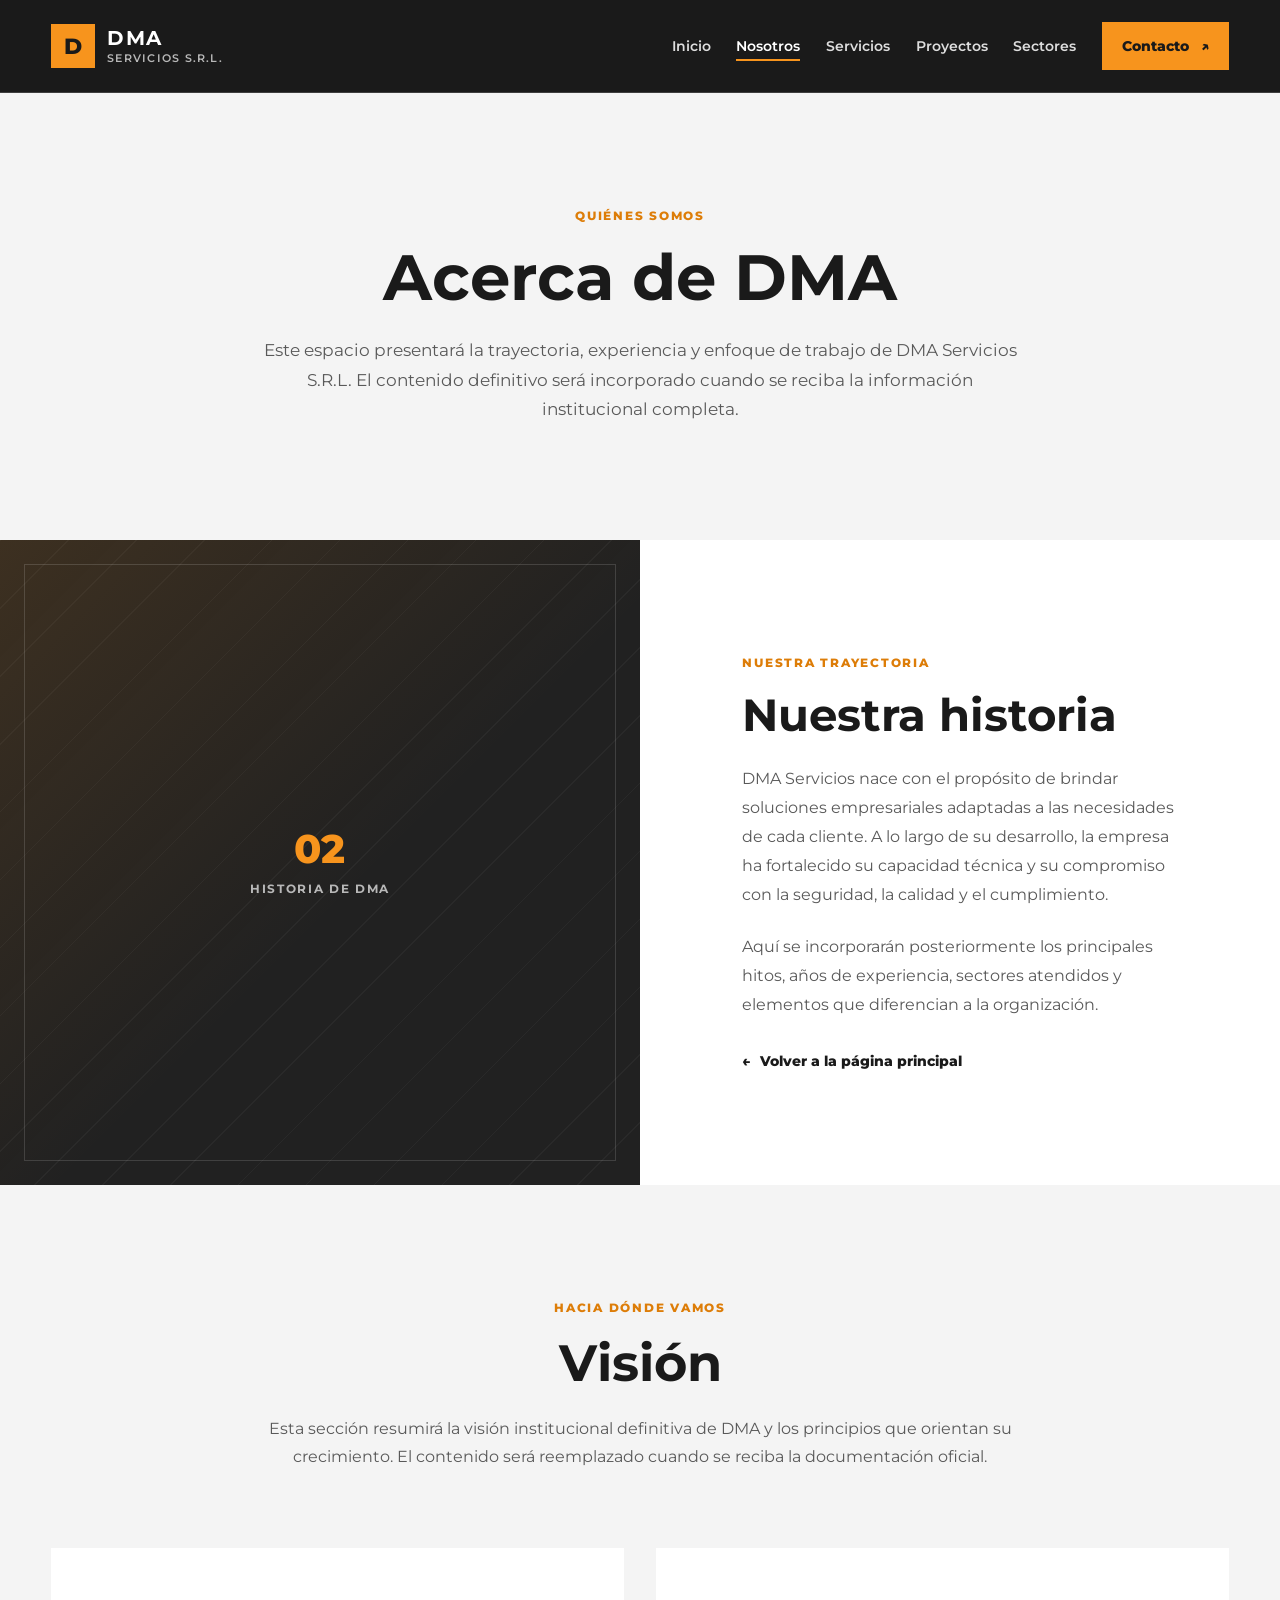
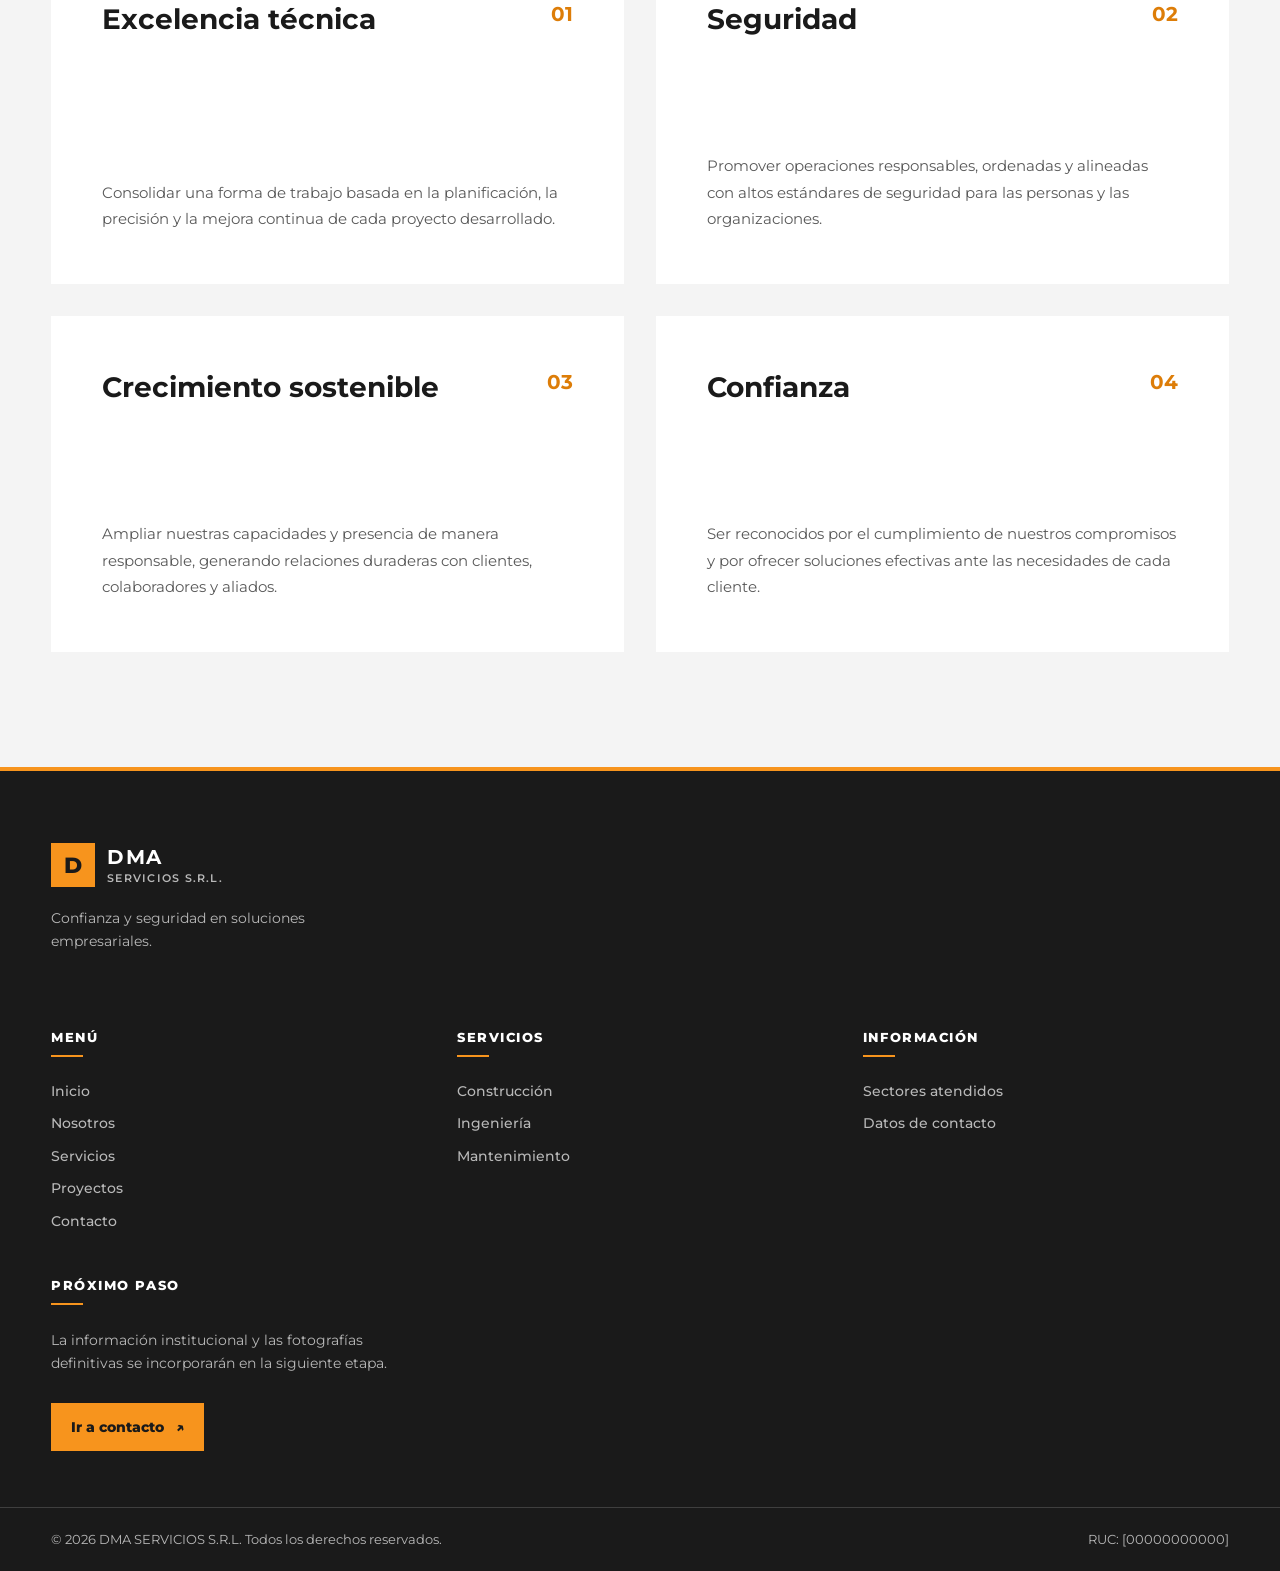
==== acerca-de.html @ 0eb6675b "feat: sección "Nosotros"" ====
<!DOCTYPE html>
<html lang="es">

<head>
    <meta charset="UTF-8">
    <meta name="viewport" content="width=device-width, initial-scale=1.0">
    <meta name="description" content="Conoce más sobre DMA Servicios S.R.L., su trayectoria y su forma de trabajo.">
    <title>Acerca de DMA | DMA Servicios S.R.L.</title>

    <link rel="preconnect" href="https://fonts.googleapis.com">
    <link rel="preconnect" href="https://fonts.gstatic.com" crossorigin>
    <link href="https://fonts.googleapis.com/css2?family=Montserrat:wght@400;500;600;700;800&display=swap" rel="stylesheet">

    <link rel="icon" type="image/svg+xml"
        href="data:image/svg+xml,%3Csvg xmlns='http://www.w3.org/2000/svg' viewBox='0 0 32 32'%3E%3Crect width='32' height='32' rx='6' fill='%231a1a1a'/%3E%3Cpath d='M7 8h8c6 0 10 3 10 8s-4 8-10 8H7V8Zm6 5v6h2c3 0 4-1 4-3s-1-3-4-3h-2Z' fill='%23f7941d'/%3E%3C/svg%3E">

    <link rel="stylesheet" href="css/variables.css">
    <link rel="stylesheet" href="css/styles.css">
    <link rel="stylesheet" href="css/responsive.css">
</head>

<body>
    <header class="site-header" data-header>
        <div class="site-header__inner">
            <a class="brand" href="index.html#inicio" aria-label="DMA Servicios, volver al inicio">
                <span class="brand__mark" aria-hidden="true">D</span>
                <span class="brand__text">
                    <strong>DMA</strong>
                    <small>Servicios S.R.L.</small>
                </span>
            </a>

            <button class="menu-toggle" type="button" aria-label="Abrir menú principal" aria-expanded="false"
                aria-controls="main-navigation" data-menu-toggle>
                <span></span>
                <span></span>
            </button>

            <nav class="main-nav" id="main-navigation" aria-label="Navegación principal" data-menu>
                <a class="main-nav__link" href="index.html#inicio">Inicio</a>
                <a class="main-nav__link is-active" href="acerca-de.html" aria-current="page">Nosotros</a>
                <a class="main-nav__link" href="index.html#servicios">Servicios</a>
                <a class="main-nav__link" href="index.html#proyectos">Proyectos</a>
                <a class="main-nav__link" href="index.html#sectores">Sectores</a>
                <a class="main-nav__contact" href="index.html#contacto">
                    Contacto
                    <span aria-hidden="true">↗</span>
                </a>
            </nav>
        </div>
    </header>

    <main>
        <section class="about-intro" aria-labelledby="titulo-acerca">
            <div class="about-intro__inner">
                <p class="section-eyebrow">Quiénes somos</p>
                <h1 class="about-intro__title" id="titulo-acerca">Acerca de DMA</h1>
                <p class="about-intro__text">
                    Este espacio presentará la trayectoria, experiencia y enfoque de trabajo de DMA Servicios S.R.L.
                    El contenido definitivo será incorporado cuando se reciba la información institucional completa.
                </p>
            </div>
        </section>

        <section class="about-detail" aria-labelledby="titulo-historia">
            <div class="about-detail__media" role="img" aria-label="Espacio reservado para una fotografía de la historia de DMA">
                <span class="image-placeholder__number" aria-hidden="true">02</span>
                <span class="image-placeholder__label">Historia de DMA</span>
            </div>

            <div class="about-detail__content">
                <p class="section-eyebrow">Nuestra trayectoria</p>
                <h2 class="about-detail__title" id="titulo-historia">Nuestra historia</h2>
                <p class="about-detail__text">
                    DMA Servicios nace con el propósito de brindar soluciones empresariales adaptadas a las necesidades
                    de cada cliente. A lo largo de su desarrollo, la empresa ha fortalecido su capacidad técnica y su
                    compromiso con la seguridad, la calidad y el cumplimiento.
                </p>
                <p class="about-detail__text">
                    Aquí se incorporarán posteriormente los principales hitos, años de experiencia, sectores atendidos
                    y elementos que diferencian a la organización.
                </p>
                <a class="about-detail__back" href="index.html#nosotros">
                    <span aria-hidden="true">←</span>
                    Volver a la página principal
                </a>
            </div>
        </section>

        <section class="vision" aria-labelledby="titulo-vision">
            <div class="vision__inner">
                <div class="vision__heading">
                    <p class="section-eyebrow">Hacia dónde vamos</p>
                    <h2 class="vision__title" id="titulo-vision">Visión</h2>
                    <p class="vision__intro">
                        Esta sección resumirá la visión institucional definitiva de DMA y los principios que orientan
                        su crecimiento. El contenido será reemplazado cuando se reciba la documentación oficial.
                    </p>
                </div>

                <ol class="vision__grid">
                    <li class="vision-card">
                        <div class="vision-card__header">
                            <h3 class="vision-card__title">Excelencia técnica</h3>
                            <span class="vision-card__number" aria-hidden="true">01</span>
                        </div>
                        <p class="vision-card__text">
                            Consolidar una forma de trabajo basada en la planificación, la precisión y la mejora
                            continua de cada proyecto desarrollado.
                        </p>
                    </li>

                    <li class="vision-card">
                        <div class="vision-card__header">
                            <h3 class="vision-card__title">Seguridad</h3>
                            <span class="vision-card__number" aria-hidden="true">02</span>
                        </div>
                        <p class="vision-card__text">
                            Promover operaciones responsables, ordenadas y alineadas con altos estándares de seguridad
                            para las personas y las organizaciones.
                        </p>
                    </li>

                    <li class="vision-card">
                        <div class="vision-card__header">
                            <h3 class="vision-card__title">Crecimiento sostenible</h3>
                            <span class="vision-card__number" aria-hidden="true">03</span>
                        </div>
                        <p class="vision-card__text">
                            Ampliar nuestras capacidades y presencia de manera responsable, generando relaciones
                            duraderas con clientes, colaboradores y aliados.
                        </p>
                    </li>

                    <li class="vision-card">
                        <div class="vision-card__header">
                            <h3 class="vision-card__title">Confianza</h3>
                            <span class="vision-card__number" aria-hidden="true">04</span>
                        </div>
                        <p class="vision-card__text">
                            Ser reconocidos por el cumplimiento de nuestros compromisos y por ofrecer soluciones
                            efectivas ante las necesidades de cada cliente.
                        </p>
                    </li>
                </ol>
            </div>
        </section>
    </main>

    <footer class="footer">
        <div class="footer__container">
            <div class="footer__brand">
                <a href="index.html#inicio" class="brand footer__logo" aria-label="DMA Servicios, volver al inicio">
                    <span class="brand__mark" aria-hidden="true">D</span>
                    <span class="brand__text">
                        <strong>DMA</strong>
                        <small>Servicios S.R.L.</small>
                    </span>
                </a>
                <p class="footer__tagline">Confianza y seguridad en soluciones empresariales.</p>
            </div>

            <nav class="footer__nav" aria-label="Menú del pie de página">
                <h3 class="footer__title">Menú</h3>
                <ul class="footer__list">
                    <li><a href="index.html#inicio" class="footer__link">Inicio</a></li>
                    <li><a href="acerca-de.html" class="footer__link">Nosotros</a></li>
                    <li><a href="index.html#servicios" class="footer__link">Servicios</a></li>
                    <li><a href="index.html#proyectos" class="footer__link">Proyectos</a></li>
                    <li><a href="index.html#contacto" class="footer__link">Contacto</a></li>
                </ul>
            </nav>

            <div class="footer__services">
                <h3 class="footer__title">Servicios</h3>
                <ul class="footer__list">
                    <li><a href="index.html#servicios" class="footer__link">Construcción</a></li>
                    <li><a href="index.html#servicios" class="footer__link">Ingeniería</a></li>
                    <li><a href="index.html#servicios" class="footer__link">Mantenimiento</a></li>
                </ul>
            </div>

            <div class="footer__social">
                <h3 class="footer__title">Información</h3>
                <ul class="footer__list">
                    <li><a href="index.html#sectores" class="footer__link">Sectores atendidos</a></li>
                    <li><a href="index.html#contacto" class="footer__link">Datos de contacto</a></li>
                </ul>
            </div>

            <div class="footer__form-wrapper">
                <h3 class="footer__title">Próximo paso</h3>
                <p class="footer__tagline">
                    La información institucional y las fotografías definitivas se incorporarán en la siguiente etapa.
                </p>
                <a class="main-nav__contact" href="index.html#contacto">Ir a contacto <span aria-hidden="true">↗</span></a>
            </div>
        </div>

        <div class="footer__bottom">
            <p class="footer__copy">© 2026 DMA SERVICIOS S.R.L. Todos los derechos reservados.</p>
            <p class="footer__ruc">RUC: [00000000000]</p>
        </div>
    </footer>

    <script src="js/main.js"></script>
</body>

</html>
---- css/variables.css ----
:root {
    --color-negro: #1a1a1a;
    --color-carbon: #212121;
    --color-blanco: #ffffff;
    --color-naranja: #f7941d;
    --color-naranja-hover: #dd7d08;
    --color-gris: #b8b8b8;
    --color-borde: rgba(255, 255, 255, 0.16);

    --tipografia: "Montserrat", Arial, sans-serif;
    --margen-pagina: clamp(1.25rem, 4vw, 4.5rem);
    --altura-header: 5.75rem;
}
---- css/styles.css ----
*,
*::before,
*::after {
    box-sizing: border-box;
}

html {
    scroll-behavior: smooth;
}

body {
    margin: 0;
    min-width: 320px;
    font-family: var(--tipografia);
    color: var(--color-negro);
}

button,
a {
    font: inherit;
}

a {
    color: inherit;
    text-decoration: none;
}

/* Header */

.site-header {
    position: relative;
    z-index: 20;
    min-height: var(--altura-header);
    color: var(--color-blanco);
    background-color: var(--color-negro);
    border-bottom: 1px solid var(--color-borde);
}

.site-header__inner {
    width: min(100%, 1536px);
    min-height: var(--altura-header);
    margin: 0 auto;
    padding-inline: var(--margen-pagina);

    display: flex;
    align-items: center;
    justify-content: space-between;
    gap: 2.5rem;
}

/* Marca provisional */

.brand {
    display: inline-flex;
    align-items: center;
    flex-shrink: 0;
    gap: 0.75rem;
}

.brand__mark {
    width: 2.75rem;
    aspect-ratio: 1;

    display: grid;
    place-items: center;

    color: var(--color-negro);
    background-color: var(--color-naranja);

    font-size: 1.35rem;
    font-weight: 800;
}

.brand__text {
    display: grid;
    line-height: 1;
}

.brand__text strong {
    font-size: 1.25rem;
    letter-spacing: 0.08em;
}

.brand__text small {
    margin-top: 0.35rem;

    color: var(--color-gris);

    font-size: 0.7rem;
    font-weight: 600;
    letter-spacing: 0.11em;
    text-transform: uppercase;
}

/* Navegación */

.main-nav {
    display: flex;
    align-items: center;
    justify-content: flex-end;
    gap: clamp(1rem, 2vw, 2.25rem);
}

.main-nav__link {
    position: relative;
    padding-block: 0.75rem;

    color: #dedede;

    font-size: 0.875rem;
    font-weight: 600;

    transition: color 180ms ease;
}

.main-nav__link::after {
    content: "";

    position: absolute;
    right: 0;
    bottom: 0.35rem;
    left: 0;

    height: 2px;

    background-color: var(--color-naranja);

    transform: scaleX(0);
    transform-origin: right;

    transition: transform 180ms ease;
}

.main-nav__link:hover,
.main-nav__link:focus-visible,
.main-nav__link.is-active {
    color: var(--color-blanco);
}

.main-nav__link:hover::after,
.main-nav__link:focus-visible::after,
.main-nav__link.is-active::after {
    transform: scaleX(1);
    transform-origin: left;
}

/* Botón de contacto */

.main-nav__contact {
    min-height: 3rem;
    padding-inline: 1.25rem;

    display: inline-flex;
    align-items: center;
    justify-content: center;
    gap: 0.75rem;

    color: var(--color-negro);
    background-color: var(--color-naranja);

    font-size: 0.875rem;
    font-weight: 800;

    transition:
        background-color 180ms ease,
        transform 180ms ease;
}

.main-nav__contact:hover,
.main-nav__contact:focus-visible {
    background-color: var(--color-naranja-hover);
    transform: translateY(-2px);
}

/* Botón del menú móvil */

.menu-toggle {
    width: 3rem;
    height: 3rem;
    padding: 0;

    display: none;

    color: var(--color-blanco);
    background: transparent;
    border: 1px solid var(--color-borde);

    cursor: pointer;
}

.menu-toggle span {
    width: 1.25rem;
    height: 2px;
    margin: 0.25rem auto;

    display: block;

    background-color: currentColor;

    transition: transform 180ms ease;
}

.menu-toggle[aria-expanded="true"] span:first-child {
    transform: translateY(3px) rotate(45deg);
}

.menu-toggle[aria-expanded="true"] span:last-child {
    transform: translateY(-3px) rotate(-45deg);
}

/* Hero */

.hero {
    position: relative;
    overflow: hidden;

    color: var(--color-blanco);
    background-color: var(--color-negro);
    background-image:
        linear-gradient(90deg, rgba(26, 26, 26, 0.96) 35%, rgba(26, 26, 26, 0.75)),
        repeating-linear-gradient(0deg, var(--color-borde) 0 1px, transparent 1px 4rem),
        repeating-linear-gradient(90deg, var(--color-borde) 0 1px, transparent 1px 4rem);
}

.hero__inner {
    width: min(100%, 1536px);
    min-height: min(calc(100vh - var(--altura-header)), 48rem);
    margin: 0 auto;
    padding: 4rem var(--margen-pagina);

    display: grid;
    grid-template-columns: minmax(0, 1.05fr) minmax(0, 1fr);
    align-items: center;
    gap: clamp(2rem, 5vw, 5rem);
}

/* Texto */

.hero__eyebrow {
    margin: 0 0 1.25rem;

    display: inline-flex;
    align-items: center;
    gap: 0.75rem;

    color: var(--color-naranja);

    font-size: 0.8rem;
    font-weight: 700;
    letter-spacing: 0.14em;
    text-transform: uppercase;
}

.hero__eyebrow::before {
    content: "";

    width: 2rem;
    height: 2px;

    background-color: currentColor;
}

.hero__title {
    margin: 0;
    max-width: 18ch;

    font-size: clamp(2.25rem, 4.5vw, 4rem);
    font-weight: 800;
    line-height: 1.1;
}

.hero__text {
    margin: 1.5rem 0 0;
    max-width: 34rem;

    color: var(--color-gris);

    font-size: 1.05rem;
    line-height: 1.7;
}

/* Botones */

.hero__actions {
    margin-top: 2.25rem;

    display: flex;
    flex-wrap: wrap;
    gap: 1rem;
}

.hero__button {
    min-height: 3.25rem;
    min-width: 10rem;
    padding-inline: 1.75rem;

    display: inline-flex;
    align-items: center;
    justify-content: center;

    border: 1px solid transparent;

    font-size: 0.9rem;
    font-weight: 700;

    transition:
        background-color 180ms ease,
        border-color 180ms ease,
        color 180ms ease,
        transform 180ms ease;
}

.hero__button--primary {
    color: var(--color-negro);
    background-color: var(--color-naranja);
}

.hero__button--primary:hover,
.hero__button--primary:focus-visible {
    background-color: var(--color-naranja-hover);
    transform: translateY(-2px);
}

.hero__button--secondary {
    color: var(--color-blanco);
    border-color: rgba(255, 255, 255, 0.6);
}

.hero__button--secondary:hover,
.hero__button--secondary:focus-visible {
    color: var(--color-negro);
    background-color: var(--color-blanco);
    border-color: var(--color-blanco);
    transform: translateY(-2px);
}

/* Imagen */

.hero__media {
    position: relative;
    align-self: stretch;
    min-height: 28rem;
}

.hero__image {
    position: absolute;
    inset: 0;

    display: grid;
    place-items: center;

    /* Reemplazar por: background: url("../img/hero.jpg") center / cover no-repeat; */
    background:
        linear-gradient(135deg, rgba(247, 148, 29, 0.18), transparent 60%),
        var(--color-carbon);
    border: 1px solid var(--color-borde);
}

.hero__image-label {
    color: var(--color-gris);

    font-size: 0.8rem;
    font-weight: 600;
    letter-spacing: 0.12em;
    text-transform: uppercase;
}

/* Sello */

.hero__badge {
    position: absolute;
    top: 50%;
    left: 0;

    width: 9.5rem;
    aspect-ratio: 1;
    padding: 1rem;

    display: grid;
    place-content: center;
    justify-items: center;
    gap: 0.5rem;

    color: var(--color-negro);
    background-color: var(--color-blanco);
    border: 6px solid var(--color-negro);
    border-radius: 50%;

    text-align: center;

    transform: translate(-50%, -50%);
}

.hero__badge-mark {
    width: 2.5rem;
    aspect-ratio: 1;

    display: grid;
    place-items: center;

    background-color: var(--color-naranja);

    font-size: 1.2rem;
    font-weight: 800;
}

.hero__badge-text {
    font-size: 0.7rem;
    font-weight: 800;
    line-height: 1.3;
    letter-spacing: 0.08em;
    text-transform: uppercase;
}

/* Acerca de: resumen en la página principal */

.about-preview {
    position: relative;
    overflow: hidden;
    background-color: var(--color-blanco);
}

.about-preview::before {
    content: "";
    position: absolute;
    top: 0;
    right: 0;
    width: 50%;
    height: 0.25rem;
    background-color: var(--color-naranja);
}

.about-preview__inner {
    width: min(100%, 1536px);
    min-height: 42rem;
    margin: 0 auto;
    padding-left: var(--margen-pagina);

    display: grid;
    grid-template-columns: minmax(0, 1fr) minmax(0, 1fr);
    align-items: stretch;
}

.about-preview__content {
    max-width: 39rem;
    padding: clamp(5rem, 9vw, 8.5rem) clamp(2.5rem, 6vw, 6rem) clamp(5rem, 9vw, 8.5rem) 0;

    display: flex;
    flex-direction: column;
    justify-content: center;
    align-items: flex-start;
}

.section-eyebrow {
    margin: 0 0 1.25rem;
    color: var(--color-naranja-hover);
    font-size: 0.78rem;
    font-weight: 800;
    letter-spacing: 0.14em;
    text-transform: uppercase;
}

.about-preview__title {
    margin: 0;
    max-width: 16ch;
    font-size: clamp(2rem, 3.5vw, 3.25rem);
    font-weight: 700;
    line-height: 1.12;
}

.about-preview__text {
    margin: 1.5rem 0 0;
    max-width: 36rem;
    color: #595959;
    font-size: 1rem;
    line-height: 1.75;
}

.about-preview__button {
    min-height: 3.25rem;
    margin-top: 2rem;
    padding-inline: 1.5rem;

    display: inline-flex;
    align-items: center;
    justify-content: center;
    gap: 0.75rem;

    color: var(--color-blanco);
    background-color: var(--color-negro);
    border: 1px solid var(--color-negro);

    font-size: 0.9rem;
    font-weight: 700;

    transition:
        color 180ms ease,
        background-color 180ms ease,
        transform 180ms ease;
}

.about-preview__button:hover,
.about-preview__button:focus-visible {
    color: var(--color-negro);
    background-color: var(--color-naranja);
    transform: translateY(-2px);
}

.about-preview__media,
.about-detail__media {
    position: relative;
    overflow: hidden;
    min-height: 34rem;

    display: grid;
    place-content: center;
    gap: 0.75rem;

    color: var(--color-gris);
    background:
        linear-gradient(135deg, rgba(247, 148, 29, 0.13), transparent 55%),
        repeating-linear-gradient(135deg, rgba(255, 255, 255, 0.035) 0 1px, transparent 1px 3rem),
        var(--color-carbon);
    border-left: 1px solid var(--color-borde);

    text-align: center;
}

.about-preview__media::after,
.about-detail__media::after {
    content: "";
    position: absolute;
    inset: 1.5rem;
    border: 1px solid rgba(255, 255, 255, 0.14);
    pointer-events: none;
}

.image-placeholder__number {
    color: var(--color-naranja);
    font-size: 2.5rem;
    font-weight: 800;
    line-height: 1;
}

.image-placeholder__label {
    font-size: 0.75rem;
    font-weight: 700;
    letter-spacing: 0.14em;
    text-transform: uppercase;
}

/* Página Acerca de */

.about-intro {
    padding: clamp(5rem, 9vw, 8rem) var(--margen-pagina);
    background-color: #f4f4f4;
    text-align: center;
}

.about-intro__inner {
    width: min(100%, 58rem);
    margin: 0 auto;
}

.about-intro__title {
    margin: 0;
    font-size: clamp(2.4rem, 5vw, 4.5rem);
    line-height: 1.08;
}

.about-intro__text {
    margin: 1.5rem auto 0;
    max-width: 48rem;
    color: #595959;
    font-size: 1.05rem;
    line-height: 1.75;
}

.about-detail {
    display: grid;
    grid-template-columns: repeat(2, minmax(0, 1fr));
    background-color: var(--color-blanco);
}

.about-detail__media {
    min-height: 40rem;
    border-left: 0;
}

.about-detail__content {
    padding: clamp(4rem, 9vw, 8rem) clamp(2rem, 8vw, 8rem);

    display: flex;
    flex-direction: column;
    justify-content: center;
    align-items: flex-start;
}

.about-detail__title {
    margin: 0;
    font-size: clamp(2rem, 3.5vw, 3.25rem);
    line-height: 1.15;
}

.about-detail__text {
    margin: 1.5rem 0 0;
    max-width: 38rem;
    color: #595959;
    font-size: 1rem;
    line-height: 1.8;
}

.about-detail__back {
    margin-top: 2rem;
    display: inline-flex;
    align-items: center;
    gap: 0.6rem;
    color: var(--color-negro);
    font-size: 0.875rem;
    font-weight: 800;
}

.about-detail__back:hover,
.about-detail__back:focus-visible {
    color: var(--color-naranja-hover);
}

/* Visión */

.vision {
    padding: clamp(5rem, 9vw, 8rem) var(--margen-pagina);
    background-color: #f4f4f4;
}

.vision__inner {
    width: min(100%, 1536px);
    margin: 0 auto;
}

.vision__heading {
    max-width: 48rem;
    margin: 0 auto clamp(3rem, 6vw, 5rem);
    text-align: center;
}

.vision__heading .section-eyebrow {
    justify-content: center;
}

.vision__title {
    margin: 0;
    font-size: clamp(2.25rem, 4vw, 3.75rem);
    line-height: 1.1;
}

.vision__intro {
    margin: 1.5rem auto 0;
    color: #595959;
    font-size: 1rem;
    line-height: 1.75;
}

.vision__grid {
    margin: 0;
    padding: 0;

    display: grid;
    grid-template-columns: repeat(2, minmax(0, 1fr));
    gap: 2rem;

    list-style: none;
    counter-reset: vision-card;
}

.vision-card {
    min-height: 21rem;
    padding: clamp(2rem, 4vw, 3.25rem);

    display: flex;
    flex-direction: column;
    justify-content: space-between;
    gap: 4rem;

    background-color: var(--color-blanco);
    border-top: 3px solid transparent;

    transition:
        border-color 180ms ease,
        transform 180ms ease,
        box-shadow 180ms ease;
}

.vision-card:hover {
    border-color: var(--color-naranja);
    box-shadow: 0 1rem 2.5rem rgba(26, 26, 26, 0.08);
    transform: translateY(-4px);
}

.vision-card__header {
    display: flex;
    align-items: flex-start;
    justify-content: space-between;
    gap: 2rem;
}

.vision-card__title {
    margin: 0;
    font-size: clamp(1.25rem, 2.2vw, 1.75rem);
    line-height: 1.25;
}

.vision-card__number {
    flex: 0 0 auto;
    color: var(--color-naranja-hover);
    font-size: 1.25rem;
    font-weight: 700;
}

.vision-card__text {
    margin: 0;
    max-width: 38rem;
    color: #595959;
    font-size: 0.95rem;
    line-height: 1.75;
}

/* Footer */

.footer {
    color: var(--color-blanco);
    background-color: var(--color-negro);
    border-top: 4px solid var(--color-naranja);
}

.footer__container {
    width: min(100%, 1536px);
    margin: 0 auto;
    padding: 4.5rem var(--margen-pagina) 3.5rem;

    display: grid;
    grid-template-columns: 1.4fr repeat(3, 1fr) 1.9fr;
    gap: 3rem 2.5rem;
}

/* Títulos de columna */

.footer__title {
    position: relative;
    margin: 0 0 1.5rem;
    padding-bottom: 0.75rem;

    color: var(--color-blanco);

    font-size: 0.8rem;
    font-weight: 800;
    letter-spacing: 0.12em;
    text-transform: uppercase;
}

.footer__title::after {
    content: "";

    position: absolute;
    bottom: 0;
    left: 0;

    width: 2rem;
    height: 2px;

    background-color: var(--color-naranja);
}

/* Marca */

.footer__tagline {
    margin: 1.25rem 0 1.75rem;
    max-width: 22rem;

    color: var(--color-gris);

    font-size: 0.9rem;
    line-height: 1.6;
}

/* Datos de contacto */

.footer__contact {
    font-style: normal;
}

.footer__contact-item {
    margin: 0 0 0.85rem;

    color: var(--color-gris);

    font-size: 0.85rem;
    line-height: 1.5;
}

.footer__contact-label {
    margin-bottom: 0.15rem;

    display: block;

    color: var(--color-naranja);

    font-size: 0.7rem;
    font-weight: 700;
    letter-spacing: 0.1em;
    text-transform: uppercase;
}

.footer__contact-item a {
    transition: color 180ms ease;
}

.footer__contact-item a:hover,
.footer__contact-item a:focus-visible {
    color: var(--color-blanco);
}

/* Listas de enlaces */

.footer__list {
    margin: 0;
    padding: 0;

    display: grid;
    gap: 0.85rem;

    list-style: none;
}

.footer__link {
    display: inline-flex;
    align-items: center;
    gap: 0.5rem;

    color: var(--color-gris);

    font-size: 0.875rem;
    font-weight: 500;

    transition:
        color 180ms ease,
        transform 180ms ease;
}

.footer__link:hover,
.footer__link:focus-visible {
    color: var(--color-naranja);
    transform: translateX(4px);
}

/* Redes sociales */

.footer__social-link::before {
    content: "";

    width: 0.4rem;
    aspect-ratio: 1;

    background-color: var(--color-naranja);
}

/* Formulario */

.footer__form {
    display: grid;
    gap: 1rem;
}

.footer__form-row {
    display: grid;
    grid-template-columns: repeat(2, minmax(0, 1fr));
    gap: 1rem;
}

.footer__field {
    display: grid;
    gap: 0.4rem;
}

.footer__label {
    color: #dedede;

    font-size: 0.75rem;
    font-weight: 600;
}

.footer__input,
.footer__textarea {
    width: 100%;
    padding: 0.75rem 0.9rem;

    color: var(--color-blanco);
    background-color: var(--color-carbon);
    border: 1px solid var(--color-borde);
    border-radius: 0;

    font: inherit;
    font-size: 0.875rem;

    transition:
        border-color 180ms ease,
        background-color 180ms ease;
}

.footer__textarea {
    min-height: 6.5rem;

    resize: vertical;
}

.footer__input:hover,
.footer__textarea:hover {
    border-color: rgba(255, 255, 255, 0.32);
}

.footer__input:focus,
.footer__textarea:focus {
    outline: none;
    border-color: var(--color-naranja);
    background-color: #262626;
}

.footer__button {
    min-height: 3rem;
    padding-inline: 2rem;

    justify-self: start;

    color: var(--color-negro);
    background-color: var(--color-naranja);
    border: 0;

    font-size: 0.875rem;
    font-weight: 800;
    letter-spacing: 0.04em;

    cursor: pointer;

    transition:
        background-color 180ms ease,
        transform 180ms ease;
}

.footer__button:hover,
.footer__button:focus-visible {
    background-color: var(--color-naranja-hover);
    transform: translateY(-2px);
}

/* Barra inferior */

.footer__bottom {
    width: min(100%, 1536px);
    margin: 0 auto;
    padding: 1.5rem var(--margen-pagina);

    display: flex;
    flex-wrap: wrap;
    align-items: center;
    justify-content: space-between;
    gap: 0.75rem 2rem;

    border-top: 1px solid var(--color-borde);
}

.footer__copy,
.footer__ruc {
    margin: 0;

    color: var(--color-gris);

    font-size: 0.8rem;
}

.footer__legal {
    margin: 0;
    padding: 0;

    display: flex;
    flex-wrap: wrap;
    gap: 1.5rem;

    list-style: none;
}

.footer__legal .footer__link {
    font-size: 0.8rem;
}

/* Accesibilidad */

:focus-visible {
    outline: 3px solid var(--color-naranja);
    outline-offset: 3px;
}
---- css/responsive.css ----
/* Footer: laptop */

@media (max-width: 1280px) {
    .footer__container {
        grid-template-columns: repeat(3, minmax(0, 1fr));
    }

    .footer__brand,
    .footer__form-wrapper {
        grid-column: 1 / -1;
    }

    .footer__form-wrapper {
        max-width: 48rem;
    }
}

/* Header: tablet y celular */

@media (max-width: 1024px) {
    .menu-toggle {
        display: block;
    }

    .main-nav {
        position: absolute;
        top: 100%;
        right: 0;
        left: 0;

        padding: 1.5rem var(--margen-pagina) 2rem;

        display: grid;
        justify-content: stretch;
        gap: 0;

        background-color: var(--color-carbon);
        border-top: 1px solid var(--color-borde);
        box-shadow: 0 1.25rem 2.5rem rgba(0, 0, 0, 0.24);

        visibility: hidden;
        opacity: 0;
        pointer-events: none;

        transform: translateY(-0.75rem);

        transition:
            opacity 180ms ease,
            transform 180ms ease,
            visibility 180ms ease;
    }

    .main-nav.is-open {
        visibility: visible;
        opacity: 1;
        pointer-events: auto;
        transform: translateY(0);
    }

    .main-nav__link {
        padding-block: 1rem;
        border-bottom: 1px solid var(--color-borde);
        font-size: 1rem;
    }

    .main-nav__link::after {
        display: none;
    }

    .main-nav__contact {
        margin-top: 1.25rem;
    }
}

/* Hero: tablet y celular */

@media (max-width: 1024px) {
    .hero__inner {
        min-height: auto;
        padding-block: 3.5rem 4rem;

        grid-template-columns: 1fr;
        gap: 3rem;
    }

    .hero__media {
        min-height: 22rem;
    }

    .hero__badge {
        top: auto;
        bottom: 0;
        left: 1.5rem;

        width: 8rem;

        transform: translateY(40%);
    }
}

@media (max-width: 640px) {
    .hero__text {
        font-size: 0.95rem;
    }

    .hero__actions {
        display: grid;
    }

    .hero__button {
        width: 100%;
    }

    .hero__media {
        min-height: 16rem;
    }

    .hero__badge {
        width: 7rem;
        border-width: 4px;
    }

    .hero__badge-mark {
        width: 2rem;
        font-size: 1rem;
    }

    .hero__badge-text {
        font-size: 0.6rem;
    }
}

/* Acerca de */

@media (max-width: 1024px) {
    .about-preview__inner {
        min-height: auto;
        padding-left: 0;
        grid-template-columns: 1fr;
    }

    .about-preview::before {
        width: 100%;
    }

    .about-preview__content {
        max-width: none;
        padding: 5rem var(--margen-pagina);
    }

    .about-preview__media {
        min-height: 26rem;
        border-top: 1px solid var(--color-borde);
        border-left: 0;
    }

    .about-detail {
        grid-template-columns: 1fr;
    }

    .about-detail__media {
        min-height: 28rem;
    }

    .about-detail__content {
        padding: 5rem var(--margen-pagina);
    }

    .vision-card {
        min-height: 18rem;
        gap: 3rem;
    }
}

@media (max-width: 640px) {
    .about-preview__content,
    .about-detail__content {
        padding-block: 4rem;
    }

    .about-preview__media,
    .about-detail__media {
        min-height: 20rem;
    }

    .about-preview__button {
        width: 100%;
    }

    .about-intro {
        padding-block: 4rem;
    }

    .vision {
        padding-block: 4rem;
    }

    .vision__grid {
        grid-template-columns: 1fr;
        gap: 1rem;
    }

    .vision-card {
        min-height: auto;
        gap: 3.5rem;
    }
}

/* Footer: tablet */

@media (max-width: 900px) {
    .footer__container {
        grid-template-columns: repeat(2, minmax(0, 1fr));
    }

    .footer__brand,
    .footer__form-wrapper {
        grid-column: 1 / -1;
    }
}

/* Footer: celular */

@media (max-width: 640px) {
    .footer__container {
        padding-block: 3.5rem 2.5rem;
        grid-template-columns: 1fr;
        gap: 2.5rem;
    }

    .footer__brand,
    .footer__form-wrapper {
        grid-column: auto;
    }

    .footer__form-row {
        grid-template-columns: 1fr;
    }

    .footer__button {
        width: 100%;
    }

    .footer__bottom {
        flex-direction: column;
        align-items: flex-start;
    }
}

@media (max-width: 480px) {
    :root {
        --altura-header: 5rem;
    }

    .brand__mark {
        width: 2.5rem;
    }

    .brand__text strong {
        font-size: 1.05rem;
    }

    .brand__text small {
        font-size: 0.625rem;
    }
}

@media (prefers-reduced-motion: reduce) {
    html {
        scroll-behavior: auto;
    }

    *,
    *::before,
    *::after {
        transition-duration: 0.01ms !important;
    }
}
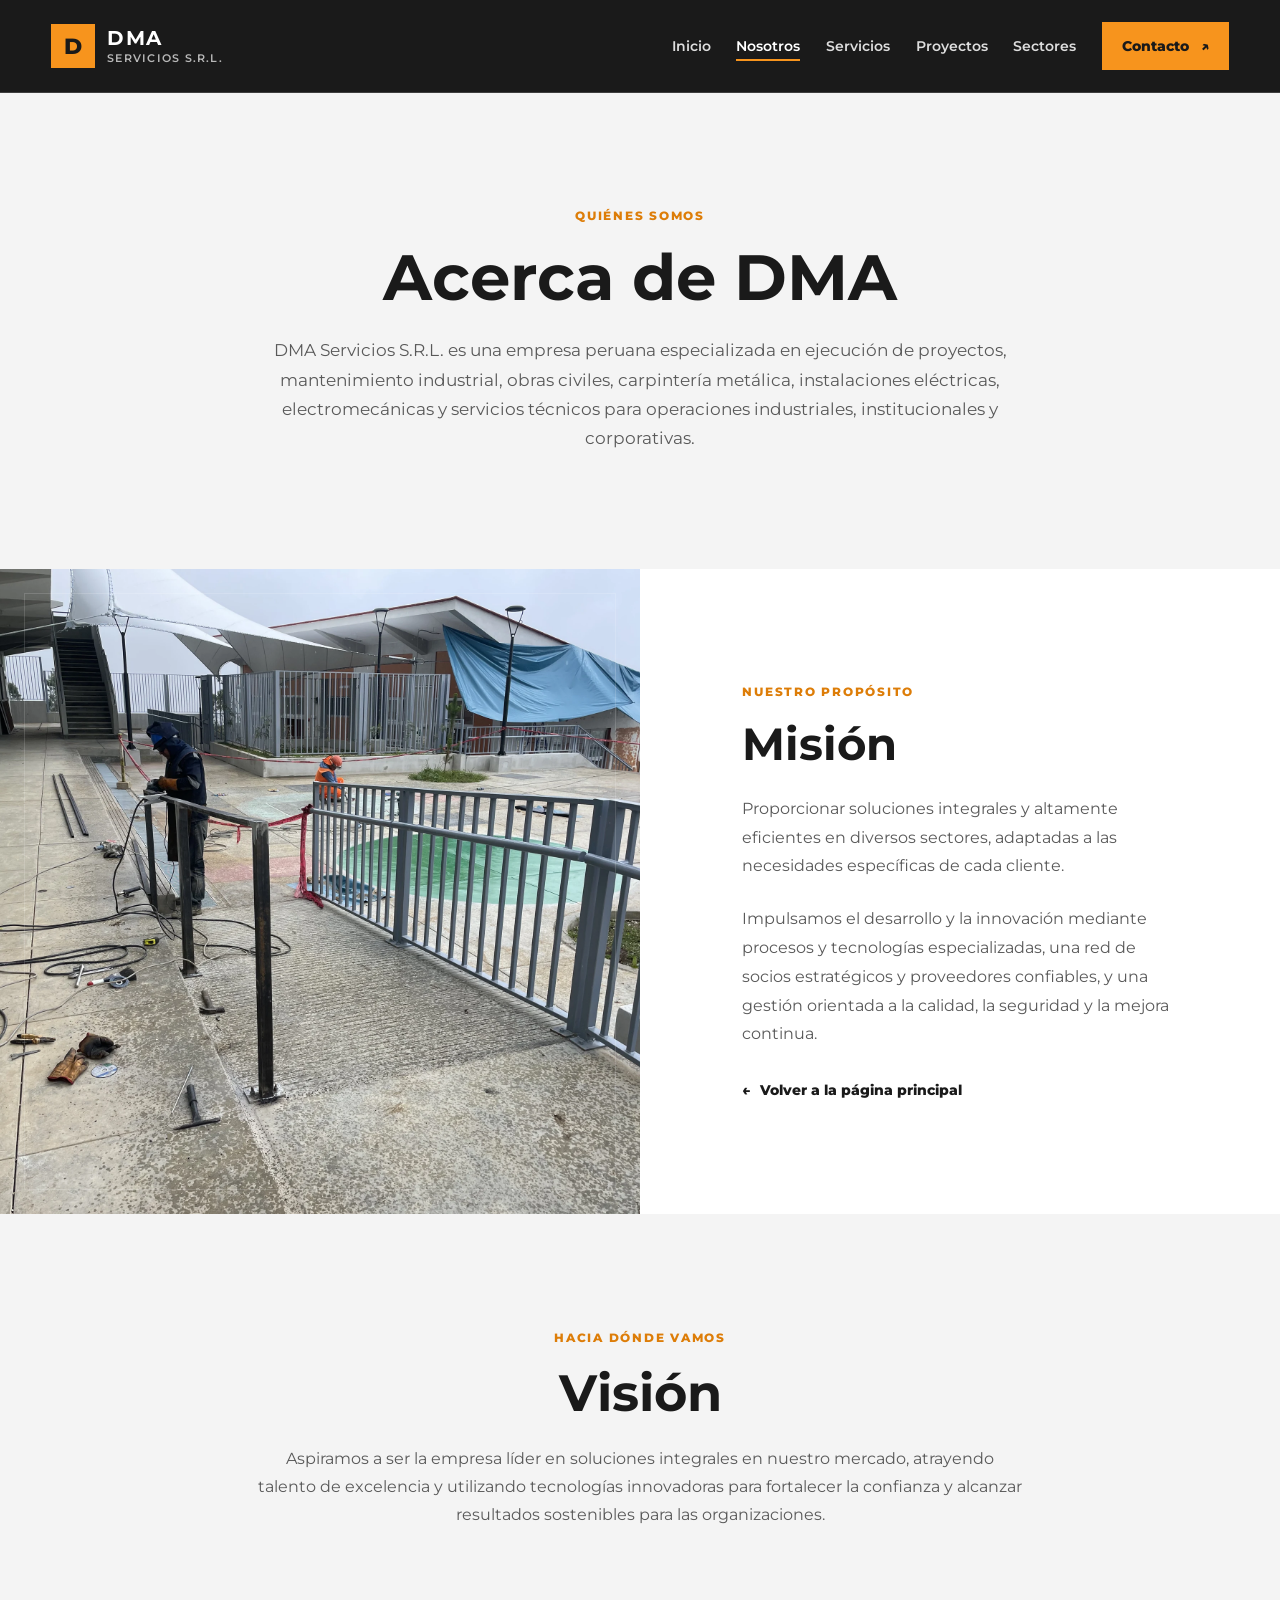
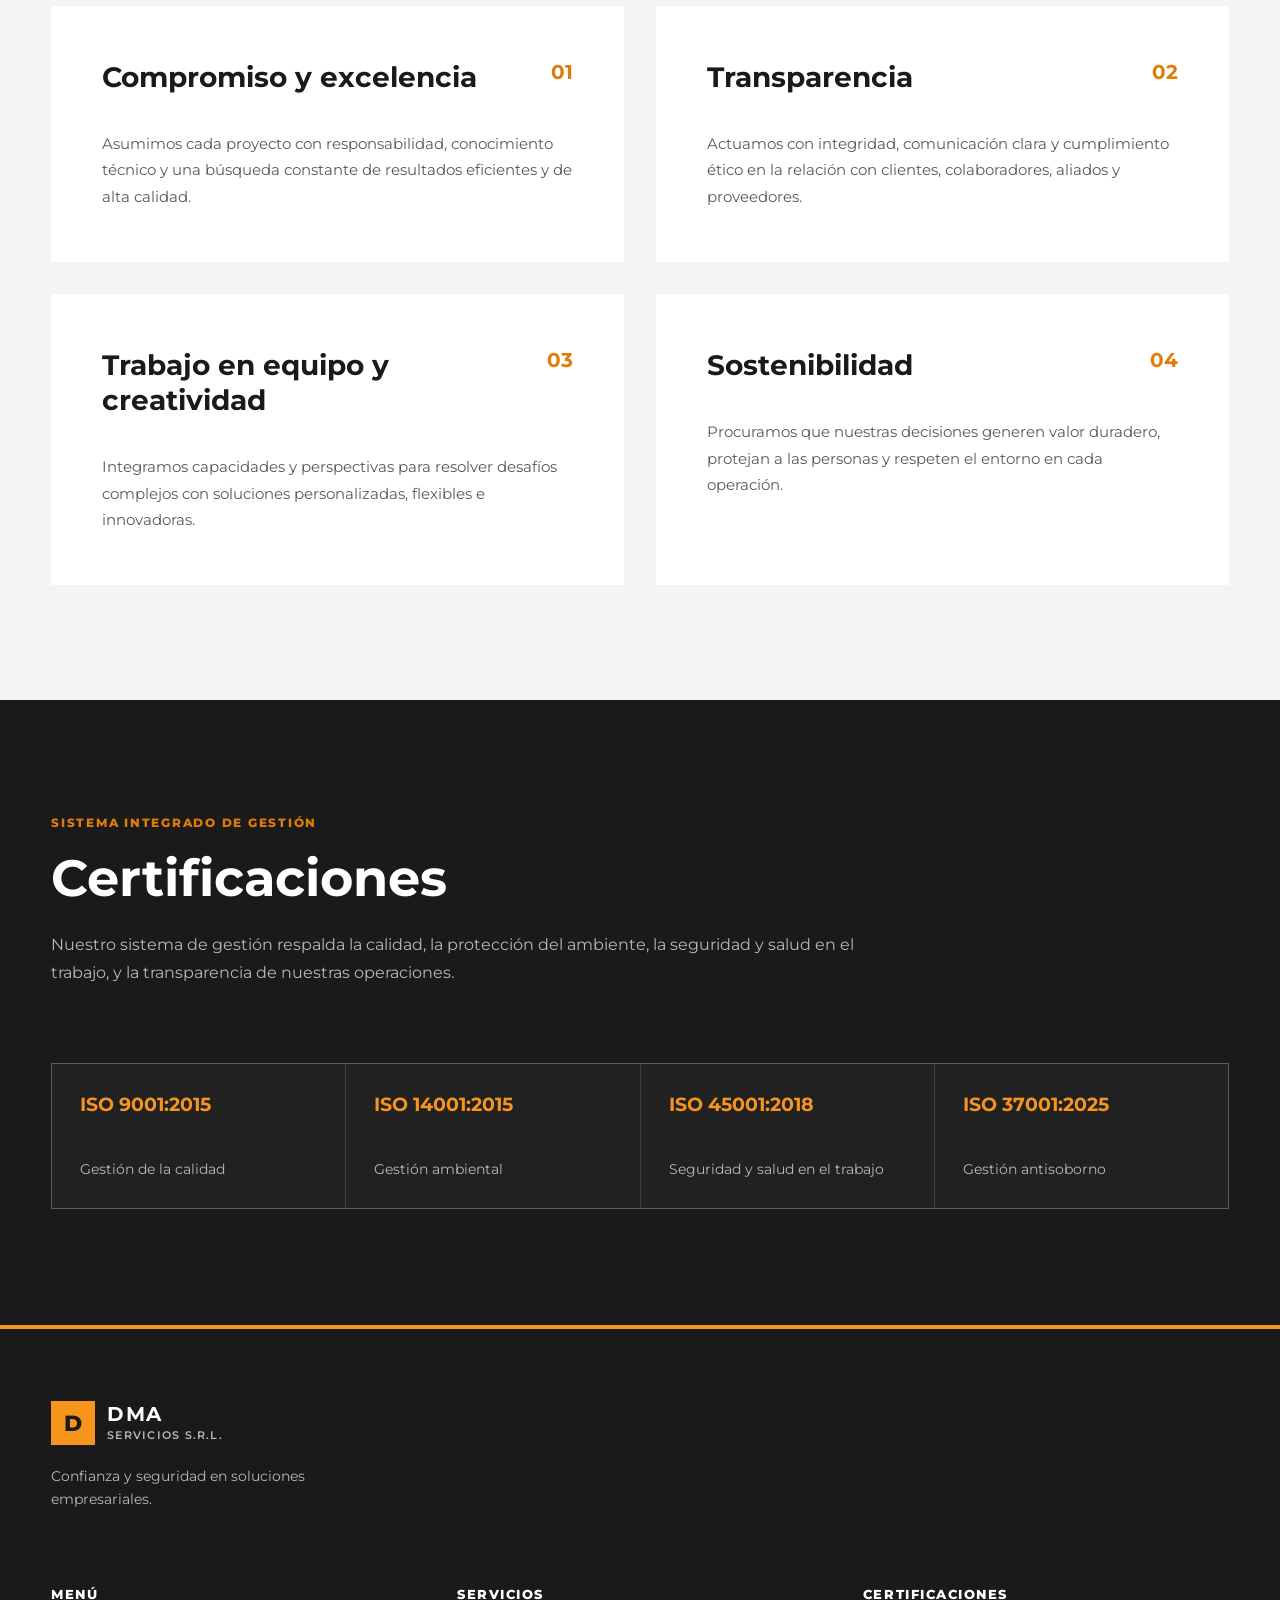
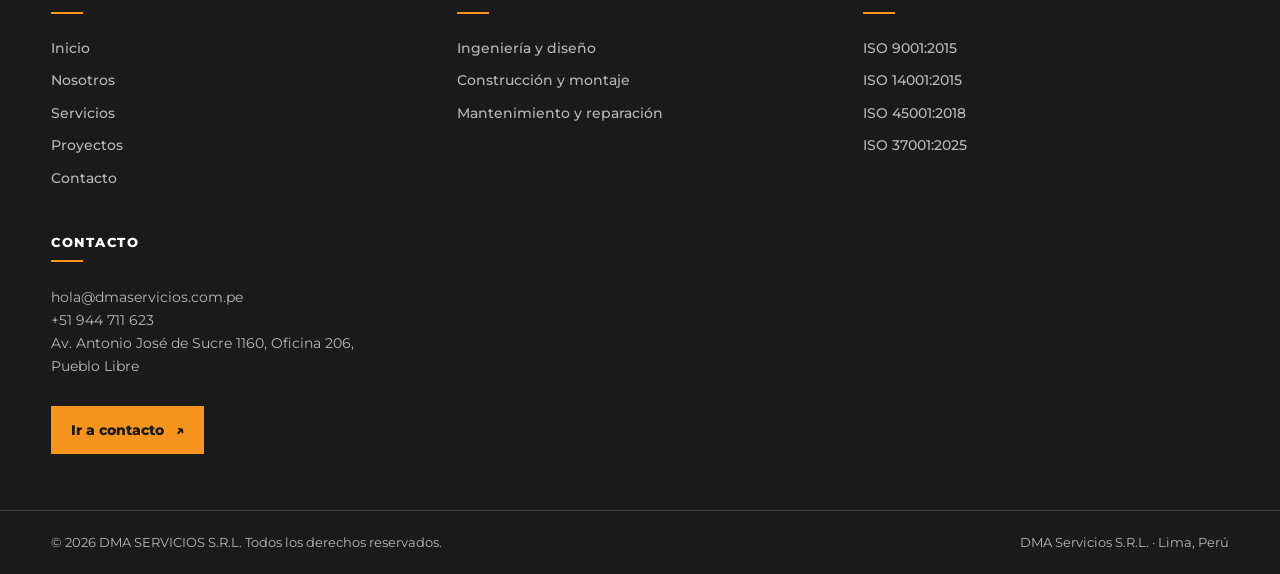
==== commit 501499ae: "feat: Agregar imagenes y modificaciones de espaciado" ====
--- a/acerca-de.html
+++ b/acerca-de.html
@@ -56,29 +56,36 @@
                 <p class="section-eyebrow">Quiénes somos</p>
                 <h1 class="about-intro__title" id="titulo-acerca">Acerca de DMA</h1>
                 <p class="about-intro__text">
-                    Este espacio presentará la trayectoria, experiencia y enfoque de trabajo de DMA Servicios S.R.L.
-                    El contenido definitivo será incorporado cuando se reciba la información institucional completa.
-                </p>
-            </div>
-        </section>
-
-        <section class="about-detail" aria-labelledby="titulo-historia">
-            <div class="about-detail__media" role="img" aria-label="Espacio reservado para una fotografía de la historia de DMA">
-                <span class="image-placeholder__number" aria-hidden="true">02</span>
-                <span class="image-placeholder__label">Historia de DMA</span>
+                    DMA Servicios S.R.L. es una empresa peruana especializada en ejecución de proyectos,
+                    mantenimiento industrial, obras civiles, carpintería metálica, instalaciones eléctricas,
+                    electromecánicas y servicios técnicos para operaciones industriales, institucionales y corporativas.
+                </p>
+            </div>
+        </section>
+
+        <section class="about-detail" aria-labelledby="titulo-mision">
+            <div class="about-detail__media">
+                <img
+                    src="assets/images/about-detail-dma.webp"
+                    alt="Personal de DMA ejecutando trabajos de instalación metálica"
+                    width="2400"
+                    height="1800"
+                    loading="lazy"
+                    decoding="async"
+                >
             </div>
 
             <div class="about-detail__content">
-                <p class="section-eyebrow">Nuestra trayectoria</p>
-                <h2 class="about-detail__title" id="titulo-historia">Nuestra historia</h2>
+                <p class="section-eyebrow">Nuestro propósito</p>
+                <h2 class="about-detail__title" id="titulo-mision">Misión</h2>
                 <p class="about-detail__text">
-                    DMA Servicios nace con el propósito de brindar soluciones empresariales adaptadas a las necesidades
-                    de cada cliente. A lo largo de su desarrollo, la empresa ha fortalecido su capacidad técnica y su
-                    compromiso con la seguridad, la calidad y el cumplimiento.
+                    Proporcionar soluciones integrales y altamente eficientes en diversos sectores,
+                    adaptadas a las necesidades específicas de cada cliente.
                 </p>
                 <p class="about-detail__text">
-                    Aquí se incorporarán posteriormente los principales hitos, años de experiencia, sectores atendidos
-                    y elementos que diferencian a la organización.
+                    Impulsamos el desarrollo y la innovación mediante procesos y tecnologías especializadas,
+                    una red de socios estratégicos y proveedores confiables, y una gestión orientada a la calidad,
+                    la seguridad y la mejora continua.
                 </p>
                 <a class="about-detail__back" href="index.html#nosotros">
                     <span aria-hidden="true">←</span>
@@ -93,56 +100,77 @@
                     <p class="section-eyebrow">Hacia dónde vamos</p>
                     <h2 class="vision__title" id="titulo-vision">Visión</h2>
                     <p class="vision__intro">
-                        Esta sección resumirá la visión institucional definitiva de DMA y los principios que orientan
-                        su crecimiento. El contenido será reemplazado cuando se reciba la documentación oficial.
+                        Aspiramos a ser la empresa líder en soluciones integrales en nuestro mercado,
+                        atrayendo talento de excelencia y utilizando tecnologías innovadoras para fortalecer
+                        la confianza y alcanzar resultados sostenibles para las organizaciones.
                     </p>
                 </div>
 
                 <ol class="vision__grid">
                     <li class="vision-card">
                         <div class="vision-card__header">
-                            <h3 class="vision-card__title">Excelencia técnica</h3>
+                            <h3 class="vision-card__title">Compromiso y excelencia</h3>
                             <span class="vision-card__number" aria-hidden="true">01</span>
                         </div>
                         <p class="vision-card__text">
-                            Consolidar una forma de trabajo basada en la planificación, la precisión y la mejora
-                            continua de cada proyecto desarrollado.
-                        </p>
-                    </li>
-
-                    <li class="vision-card">
-                        <div class="vision-card__header">
-                            <h3 class="vision-card__title">Seguridad</h3>
+                            Asumimos cada proyecto con responsabilidad, conocimiento técnico y una búsqueda constante
+                            de resultados eficientes y de alta calidad.
+                        </p>
+                    </li>
+
+                    <li class="vision-card">
+                        <div class="vision-card__header">
+                            <h3 class="vision-card__title">Transparencia</h3>
                             <span class="vision-card__number" aria-hidden="true">02</span>
                         </div>
                         <p class="vision-card__text">
-                            Promover operaciones responsables, ordenadas y alineadas con altos estándares de seguridad
-                            para las personas y las organizaciones.
-                        </p>
-                    </li>
-
-                    <li class="vision-card">
-                        <div class="vision-card__header">
-                            <h3 class="vision-card__title">Crecimiento sostenible</h3>
+                            Actuamos con integridad, comunicación clara y cumplimiento ético en la relación con clientes,
+                            colaboradores, aliados y proveedores.
+                        </p>
+                    </li>
+
+                    <li class="vision-card">
+                        <div class="vision-card__header">
+                            <h3 class="vision-card__title">Trabajo en equipo y creatividad</h3>
                             <span class="vision-card__number" aria-hidden="true">03</span>
                         </div>
                         <p class="vision-card__text">
-                            Ampliar nuestras capacidades y presencia de manera responsable, generando relaciones
-                            duraderas con clientes, colaboradores y aliados.
-                        </p>
-                    </li>
-
-                    <li class="vision-card">
-                        <div class="vision-card__header">
-                            <h3 class="vision-card__title">Confianza</h3>
+                            Integramos capacidades y perspectivas para resolver desafíos complejos con soluciones
+                            personalizadas, flexibles e innovadoras.
+                        </p>
+                    </li>
+
+                    <li class="vision-card">
+                        <div class="vision-card__header">
+                            <h3 class="vision-card__title">Sostenibilidad</h3>
                             <span class="vision-card__number" aria-hidden="true">04</span>
                         </div>
                         <p class="vision-card__text">
-                            Ser reconocidos por el cumplimiento de nuestros compromisos y por ofrecer soluciones
-                            efectivas ante las necesidades de cada cliente.
+                            Procuramos que nuestras decisiones generen valor duradero, protejan a las personas
+                            y respeten el entorno en cada operación.
                         </p>
                     </li>
                 </ol>
+            </div>
+        </section>
+
+        <section class="certifications" aria-labelledby="titulo-certificaciones">
+            <div class="certifications__inner">
+                <div class="certifications__heading">
+                    <p class="section-eyebrow">Sistema integrado de gestión</p>
+                    <h2 class="certifications__title" id="titulo-certificaciones">Certificaciones</h2>
+                    <p class="certifications__intro">
+                        Nuestro sistema de gestión respalda la calidad, la protección del ambiente,
+                        la seguridad y salud en el trabajo, y la transparencia de nuestras operaciones.
+                    </p>
+                </div>
+
+                <ul class="certifications__grid">
+                    <li><strong>ISO 9001:2015</strong><span>Gestión de la calidad</span></li>
+                    <li><strong>ISO 14001:2015</strong><span>Gestión ambiental</span></li>
+                    <li><strong>ISO 45001:2018</strong><span>Seguridad y salud en el trabajo</span></li>
+                    <li><strong>ISO 37001:2025</strong><span>Gestión antisoborno</span></li>
+                </ul>
             </div>
         </section>
     </main>
@@ -174,24 +202,28 @@
             <div class="footer__services">
                 <h3 class="footer__title">Servicios</h3>
                 <ul class="footer__list">
-                    <li><a href="index.html#servicios" class="footer__link">Construcción</a></li>
-                    <li><a href="index.html#servicios" class="footer__link">Ingeniería</a></li>
-                    <li><a href="index.html#servicios" class="footer__link">Mantenimiento</a></li>
+                    <li><a href="index.html#servicios" class="footer__link">Ingeniería y diseño</a></li>
+                    <li><a href="index.html#servicios" class="footer__link">Construcción y montaje</a></li>
+                    <li><a href="index.html#servicios" class="footer__link">Mantenimiento y reparación</a></li>
                 </ul>
             </div>
 
             <div class="footer__social">
-                <h3 class="footer__title">Información</h3>
+                <h3 class="footer__title">Certificaciones</h3>
                 <ul class="footer__list">
-                    <li><a href="index.html#sectores" class="footer__link">Sectores atendidos</a></li>
-                    <li><a href="index.html#contacto" class="footer__link">Datos de contacto</a></li>
+                    <li><span class="footer__link">ISO 9001:2015</span></li>
+                    <li><span class="footer__link">ISO 14001:2015</span></li>
+                    <li><span class="footer__link">ISO 45001:2018</span></li>
+                    <li><span class="footer__link">ISO 37001:2025</span></li>
                 </ul>
             </div>
 
             <div class="footer__form-wrapper">
-                <h3 class="footer__title">Próximo paso</h3>
+                <h3 class="footer__title">Contacto</h3>
                 <p class="footer__tagline">
-                    La información institucional y las fotografías definitivas se incorporarán en la siguiente etapa.
+                    hola@dmaservicios.com.pe<br>
+                    +51 944 711 623<br>
+                    Av. Antonio José de Sucre 1160, Oficina 206, Pueblo Libre
                 </p>
                 <a class="main-nav__contact" href="index.html#contacto">Ir a contacto <span aria-hidden="true">↗</span></a>
             </div>
@@ -199,7 +231,7 @@
 
         <div class="footer__bottom">
             <p class="footer__copy">© 2026 DMA SERVICIOS S.R.L. Todos los derechos reservados.</p>
-            <p class="footer__ruc">RUC: [00000000000]</p>
+            <p class="footer__ruc">DMA Servicios S.R.L. · Lima, Perú</p>
         </div>
     </footer>
 
--- a/css/styles.css
+++ b/css/styles.css
@@ -28,12 +28,28 @@
 /* Header */
 
 .site-header {
-    position: relative;
+    position: sticky;
+    top: 0;
     z-index: 20;
     min-height: var(--altura-header);
     color: var(--color-blanco);
     background-color: var(--color-negro);
     border-bottom: 1px solid var(--color-borde);
+
+    transition: box-shadow 180ms ease;
+}
+
+/* Sombra cuando la página ya se desplazó (la agrega main.js) */
+
+.site-header.is-scrolled {
+    box-shadow: 0 0.75rem 2rem rgba(0, 0, 0, 0.28);
+}
+
+/* Evita que el header fijo tape el inicio de cada sección */
+
+section[id],
+[id="contacto"] {
+    scroll-margin-top: var(--altura-header);
 }
 
 .site-header__inner {
@@ -345,24 +361,16 @@
 .hero__image {
     position: absolute;
     inset: 0;
-
-    display: grid;
-    place-items: center;
-
-    /* Reemplazar por: background: url("../img/hero.jpg") center / cover no-repeat; */
-    background:
-        linear-gradient(135deg, rgba(247, 148, 29, 0.18), transparent 60%),
-        var(--color-carbon);
+    overflow: hidden;
     border: 1px solid var(--color-borde);
 }
 
-.hero__image-label {
-    color: var(--color-gris);
-
-    font-size: 0.8rem;
-    font-weight: 600;
-    letter-spacing: 0.12em;
-    text-transform: uppercase;
+.hero__image img {
+    display: block;
+    width: 100%;
+    height: 100%;
+    object-fit: cover;
+    object-position: center;
 }
 
 /* Sello */
@@ -535,6 +543,17 @@
     pointer-events: none;
 }
 
+.about-preview__media img,
+.about-detail__media img {
+    position: absolute;
+    inset: 0;
+    display: block;
+    width: 100%;
+    height: 100%;
+    object-fit: cover;
+    object-position: center;
+}
+
 .image-placeholder__number {
     color: var(--color-naranja);
     font-size: 2.5rem;
@@ -673,13 +692,13 @@
 }
 
 .vision-card {
-    min-height: 21rem;
+    min-height: 16rem;
     padding: clamp(2rem, 4vw, 3.25rem);
 
     display: flex;
     flex-direction: column;
-    justify-content: space-between;
-    gap: 4rem;
+    justify-content: flex-start;
+    gap: 2.25rem;
 
     background-color: var(--color-blanco);
     border-top: 3px solid transparent;
@@ -724,6 +743,508 @@
     line-height: 1.75;
 }
 
+/* Certificaciones */
+
+.certifications {
+    padding: clamp(5rem, 9vw, 8rem) var(--margen-pagina);
+    color: var(--color-blanco);
+    background-color: var(--color-negro);
+}
+
+.certifications__inner {
+    width: min(100%, 1536px);
+    margin: 0 auto;
+}
+
+.certifications__heading {
+    max-width: 52rem;
+}
+
+.certifications__title {
+    margin: 0;
+    font-size: clamp(2.25rem, 4vw, 3.75rem);
+    line-height: 1.1;
+}
+
+.certifications__intro {
+    margin: 1.5rem 0 0;
+    color: var(--color-gris);
+    font-size: 1rem;
+    line-height: 1.75;
+}
+
+.certifications__grid {
+    margin: clamp(3rem, 6vw, 5rem) 0 0;
+    padding: 0;
+
+    display: grid;
+    grid-template-columns: repeat(4, minmax(0, 1fr));
+    gap: 1px;
+
+    background-color: var(--color-borde);
+    border: 1px solid var(--color-borde);
+    list-style: none;
+}
+
+.certifications__grid li {
+    min-height: 9rem;
+    padding: 1.75rem;
+
+    display: flex;
+    flex-direction: column;
+    justify-content: space-between;
+    gap: 1.5rem;
+
+    background-color: var(--color-carbon);
+}
+
+.certifications__grid strong {
+    color: var(--color-naranja);
+    font-size: 1.2rem;
+}
+
+.certifications__grid span {
+    color: var(--color-gris);
+    font-size: 0.9rem;
+    line-height: 1.5;
+}
+
+/* Servicios */
+
+.services {
+    padding: clamp(5rem, 9vw, 8rem) var(--margen-pagina);
+    background-color: var(--color-blanco);
+}
+
+.services__heading {
+    width: min(100%, 52rem);
+    margin: 0 auto clamp(3rem, 6vw, 5rem);
+    text-align: center;
+}
+
+.services__title {
+    margin: 0;
+    font-size: clamp(2.25rem, 4vw, 3.75rem);
+    line-height: 1.1;
+}
+
+.services__intro {
+    margin: 1.5rem auto 0;
+    color: #595959;
+    font-size: 1rem;
+    line-height: 1.75;
+}
+
+.services__grid {
+    width: min(100%, 1536px);
+    margin: 0 auto;
+
+    display: grid;
+    grid-template-columns: repeat(3, minmax(0, 1fr));
+    gap: 1.5rem;
+}
+
+.service-card,
+.service-media {
+    min-height: 20rem;
+}
+
+.service-card {
+    padding: clamp(2rem, 3.5vw, 3.25rem);
+
+    display: flex;
+    flex-direction: column;
+    justify-content: space-between;
+    gap: 3rem;
+
+    background-color: #f4f4f4;
+    border-bottom: 3px solid transparent;
+
+    transition:
+        border-color 180ms ease,
+        transform 180ms ease;
+}
+
+.service-card:hover {
+    border-color: var(--color-naranja);
+    transform: translateY(-4px);
+}
+
+.service-card__header {
+    display: flex;
+    align-items: flex-start;
+    justify-content: space-between;
+    gap: 2rem;
+}
+
+.service-card__title {
+    margin: 0;
+    max-width: 14ch;
+    font-size: clamp(1.35rem, 2.4vw, 2rem);
+    line-height: 1.2;
+}
+
+.service-card__number {
+    flex: 0 0 auto;
+    color: var(--color-naranja-hover);
+    font-size: 1.15rem;
+    font-weight: 700;
+}
+
+.service-card__text {
+    margin: 0;
+    color: #595959;
+    font-size: 0.95rem;
+    line-height: 1.75;
+}
+
+.service-media {
+    position: relative;
+    overflow: hidden;
+
+    display: grid;
+    place-content: center;
+    gap: 0.75rem;
+
+    color: var(--color-gris);
+    background:
+        radial-gradient(circle at 50% 48%, rgba(255, 255, 255, 0.12) 0 18%, transparent 18.5%),
+        linear-gradient(145deg, rgba(247, 148, 29, 0.16), transparent 58%),
+        var(--color-carbon);
+
+    text-align: center;
+}
+
+.service-media::after {
+    content: "";
+    position: absolute;
+    inset: 1.25rem;
+    border: 1px solid rgba(255, 255, 255, 0.14);
+    pointer-events: none;
+}
+
+.service-media img {
+    position: absolute;
+    inset: 0;
+    display: block;
+    width: 100%;
+    height: 100%;
+    object-fit: cover;
+    object-position: center;
+}
+
+.service-media--specialized img {
+    object-position: 50% 52%;
+}
+
+/* Clientes */
+
+.clients {
+    margin-top: clamp(3rem, 6vw, 5rem);
+    padding-top: clamp(2rem, 4vw, 3rem);
+    border-top: 1px solid rgba(26, 26, 26, 0.15);
+}
+
+.clients__list {
+    margin: 1.5rem 0 0;
+    padding: 0;
+
+    display: flex;
+    flex-wrap: wrap;
+    gap: 0.75rem;
+
+    list-style: none;
+}
+
+.clients__list li {
+    padding: 0.75rem 1rem;
+    background-color: var(--color-blanco);
+    border: 1px solid rgba(26, 26, 26, 0.16);
+    font-size: 0.8rem;
+    font-weight: 700;
+}
+
+/* Proyectos / Nuestra experiencia */
+
+.projects {
+    padding: clamp(5rem, 9vw, 8rem) var(--margen-pagina);
+
+    color: var(--color-blanco);
+    background-color: var(--color-negro);
+    background-image:
+        linear-gradient(180deg, rgba(26, 26, 26, 0.94), rgba(26, 26, 26, 0.98)),
+        repeating-linear-gradient(0deg, var(--color-borde) 0 1px, transparent 1px 4rem),
+        repeating-linear-gradient(90deg, var(--color-borde) 0 1px, transparent 1px 4rem);
+}
+
+.projects__inner {
+    width: min(100%, 1536px);
+    margin: 0 auto;
+}
+
+.projects__heading {
+    margin-bottom: clamp(3rem, 5vw, 4rem);
+
+    display: grid;
+    grid-template-columns: minmax(0, 1fr) minmax(0, 1fr);
+    align-items: end;
+    gap: 2rem 4rem;
+}
+
+.projects__eyebrow {
+    color: var(--color-naranja);
+}
+
+.projects__title {
+    margin: 0;
+    font-size: clamp(2.25rem, 4vw, 3.75rem);
+    line-height: 1.1;
+}
+
+.projects__intro {
+    margin: 0;
+    max-width: 34rem;
+    justify-self: end;
+    color: var(--color-gris);
+    font-size: 1rem;
+    line-height: 1.75;
+}
+
+/* Tarjetas de proyecto */
+
+.projects__grid {
+    display: grid;
+    grid-template-columns: repeat(3, minmax(0, 1fr));
+    gap: 1.5rem;
+}
+
+.project-card {
+    display: flex;
+    flex-direction: column;
+
+    background-color: var(--color-carbon);
+    border-bottom: 3px solid transparent;
+
+    transition:
+        border-color 180ms ease,
+        transform 180ms ease;
+}
+
+.project-card:hover {
+    border-color: var(--color-naranja);
+    transform: translateY(-4px);
+}
+
+.project-card__media {
+    position: relative;
+    overflow: hidden;
+    min-height: 16rem;
+
+    display: grid;
+    place-content: center;
+    gap: 0.75rem;
+
+    color: var(--color-gris);
+    /* Reemplazar por: background: url("../img/proyecto-01.jpg") center / cover no-repeat; */
+    background:
+        linear-gradient(145deg, rgba(247, 148, 29, 0.16), transparent 58%),
+        repeating-linear-gradient(135deg, rgba(255, 255, 255, 0.035) 0 1px, transparent 1px 3rem),
+        #262626;
+
+    text-align: center;
+}
+
+.project-card__media::after {
+    content: "";
+    position: absolute;
+    inset: 1.25rem;
+    border: 1px solid rgba(255, 255, 255, 0.14);
+    pointer-events: none;
+}
+
+.project-card__media img {
+    position: absolute;
+    inset: 0;
+    display: block;
+    width: 100%;
+    height: 100%;
+    object-fit: cover;
+    object-position: center;
+}
+
+.project-card__media--sjl img {
+    object-position: 50% 42%;
+}
+
+.project-card__media--electrification img {
+    object-position: 50% 50%;
+}
+
+.project-card__media--villa-mongrut img {
+    object-position: 50% 54%;
+}
+
+.project-card__body {
+    padding: 2rem;
+}
+
+.project-card__tag {
+    margin: 0 0 0.75rem;
+    color: var(--color-naranja);
+    font-size: 0.72rem;
+    font-weight: 800;
+    letter-spacing: 0.12em;
+    text-transform: uppercase;
+}
+
+.project-card__title {
+    margin: 0;
+    font-size: clamp(1.25rem, 2vw, 1.5rem);
+    line-height: 1.25;
+}
+
+.project-card__text {
+    margin: 1rem 0 0;
+    color: var(--color-gris);
+    font-size: 0.92rem;
+    line-height: 1.7;
+}
+
+/* Sectores */
+
+.sectors {
+    padding: clamp(5rem, 9vw, 8rem) var(--margen-pagina);
+    background-color: #f4f4f4;
+}
+
+.sectors__inner {
+    width: min(100%, 1536px);
+    margin: 0 auto;
+}
+
+.sectors__heading {
+    width: min(100%, 52rem);
+    margin: 0 auto clamp(3rem, 6vw, 5rem);
+    text-align: center;
+}
+
+.sectors__title {
+    margin: 0;
+    font-size: clamp(2.25rem, 4vw, 3.75rem);
+    line-height: 1.1;
+}
+
+.sectors__intro {
+    margin: 1.5rem auto 0;
+    color: #595959;
+    font-size: 1rem;
+    line-height: 1.75;
+}
+
+.sectors__grid {
+    margin: 0;
+    padding: 0;
+
+    display: grid;
+    grid-template-columns: repeat(4, minmax(0, 1fr));
+    gap: 1.5rem;
+
+    list-style: none;
+}
+
+.sector-card {
+    min-height: 16.5rem;
+    padding: clamp(2rem, 3vw, 2.5rem);
+
+    display: flex;
+    flex-direction: column;
+
+    background-color: var(--color-blanco);
+    border-top: 3px solid transparent;
+
+    transition:
+        border-color 180ms ease,
+        transform 180ms ease,
+        box-shadow 180ms ease;
+}
+
+.sector-card:hover {
+    border-color: var(--color-naranja);
+    box-shadow: 0 1rem 2.5rem rgba(26, 26, 26, 0.08);
+    transform: translateY(-4px);
+}
+
+.sector-card__number {
+    margin-bottom: 2rem;
+    color: var(--color-naranja-hover);
+    font-size: 1.15rem;
+    font-weight: 700;
+}
+
+.sector-card__title {
+    margin: 0;
+    font-size: clamp(1.15rem, 1.8vw, 1.4rem);
+    line-height: 1.25;
+}
+
+.sector-card__text {
+    margin: 0.85rem 0 0;
+    color: #595959;
+    font-size: 0.9rem;
+    line-height: 1.7;
+}
+
+/* Llamado a la acción */
+
+.sectors__cta {
+    margin-top: clamp(3rem, 5vw, 4rem);
+    padding: clamp(2rem, 4vw, 3rem);
+
+    display: flex;
+    flex-wrap: wrap;
+    align-items: center;
+    justify-content: space-between;
+    gap: 1.5rem 3rem;
+
+    color: var(--color-blanco);
+    background-color: var(--color-negro);
+    border-left: 4px solid var(--color-naranja);
+}
+
+.sectors__cta-text {
+    margin: 0;
+    max-width: 40rem;
+    font-size: clamp(1.1rem, 2vw, 1.5rem);
+    font-weight: 700;
+    line-height: 1.35;
+}
+
+.sectors__cta-button {
+    min-height: 3.25rem;
+    padding-inline: 1.75rem;
+
+    display: inline-flex;
+    align-items: center;
+    justify-content: center;
+    gap: 0.75rem;
+
+    color: var(--color-negro);
+    background-color: var(--color-naranja);
+
+    font-size: 0.9rem;
+    font-weight: 800;
+
+    transition:
+        background-color 180ms ease,
+        transform 180ms ease;
+}
+
+.sectors__cta-button:hover,
+.sectors__cta-button:focus-visible {
+    background-color: var(--color-naranja-hover);
+    transform: translateY(-2px);
+}
+
 /* Footer */
 
 .footer {
--- a/css/responsive.css
+++ b/css/responsive.css
@@ -167,8 +167,12 @@
     }
 
     .vision-card {
-        min-height: 18rem;
-        gap: 3rem;
+        min-height: 15rem;
+        gap: 2.25rem;
+    }
+
+    .certifications__grid {
+        grid-template-columns: repeat(2, minmax(0, 1fr));
     }
 }
 
@@ -202,7 +206,109 @@
 
     .vision-card {
         min-height: auto;
-        gap: 3.5rem;
+        gap: 2rem;
+    }
+
+    .certifications {
+        padding-block: 4rem;
+    }
+
+    .certifications__grid {
+        grid-template-columns: 1fr;
+    }
+
+    .certifications__grid li {
+        min-height: auto;
+    }
+}
+
+/* Servicios */
+
+@media (max-width: 1024px) {
+    .services__grid {
+        grid-template-columns: repeat(2, minmax(0, 1fr));
+    }
+
+    .service-card,
+    .service-media {
+        min-height: 20rem;
+    }
+}
+
+@media (max-width: 640px) {
+    .services {
+        padding-block: 4rem;
+    }
+
+    .services__grid {
+        grid-template-columns: 1fr;
+        gap: 1rem;
+    }
+
+    .service-card,
+    .service-media {
+        min-height: 17rem;
+    }
+
+    .service-card {
+        gap: 2.5rem;
+    }
+}
+
+/* Proyectos y Sectores */
+
+@media (max-width: 1024px) {
+    .projects__heading {
+        grid-template-columns: 1fr;
+    }
+
+    .projects__intro {
+        justify-self: start;
+    }
+
+    .projects__grid {
+        grid-template-columns: repeat(2, minmax(0, 1fr));
+    }
+
+    .sectors__grid {
+        grid-template-columns: repeat(2, minmax(0, 1fr));
+    }
+
+    .sector-card {
+        min-height: 15rem;
+    }
+}
+
+@media (max-width: 640px) {
+    .projects,
+    .sectors {
+        padding-block: 4rem;
+    }
+
+    .projects__grid,
+    .sectors__grid {
+        grid-template-columns: 1fr;
+        gap: 1rem;
+    }
+
+    .project-card__media {
+        min-height: 13rem;
+    }
+
+    .project-card__body {
+        padding: 1.5rem;
+    }
+
+    .sector-card {
+        min-height: auto;
+    }
+
+    .sector-card__number {
+        margin-bottom: 1.5rem;
+    }
+
+    .sectors__cta-button {
+        width: 100%;
     }
 }
 
